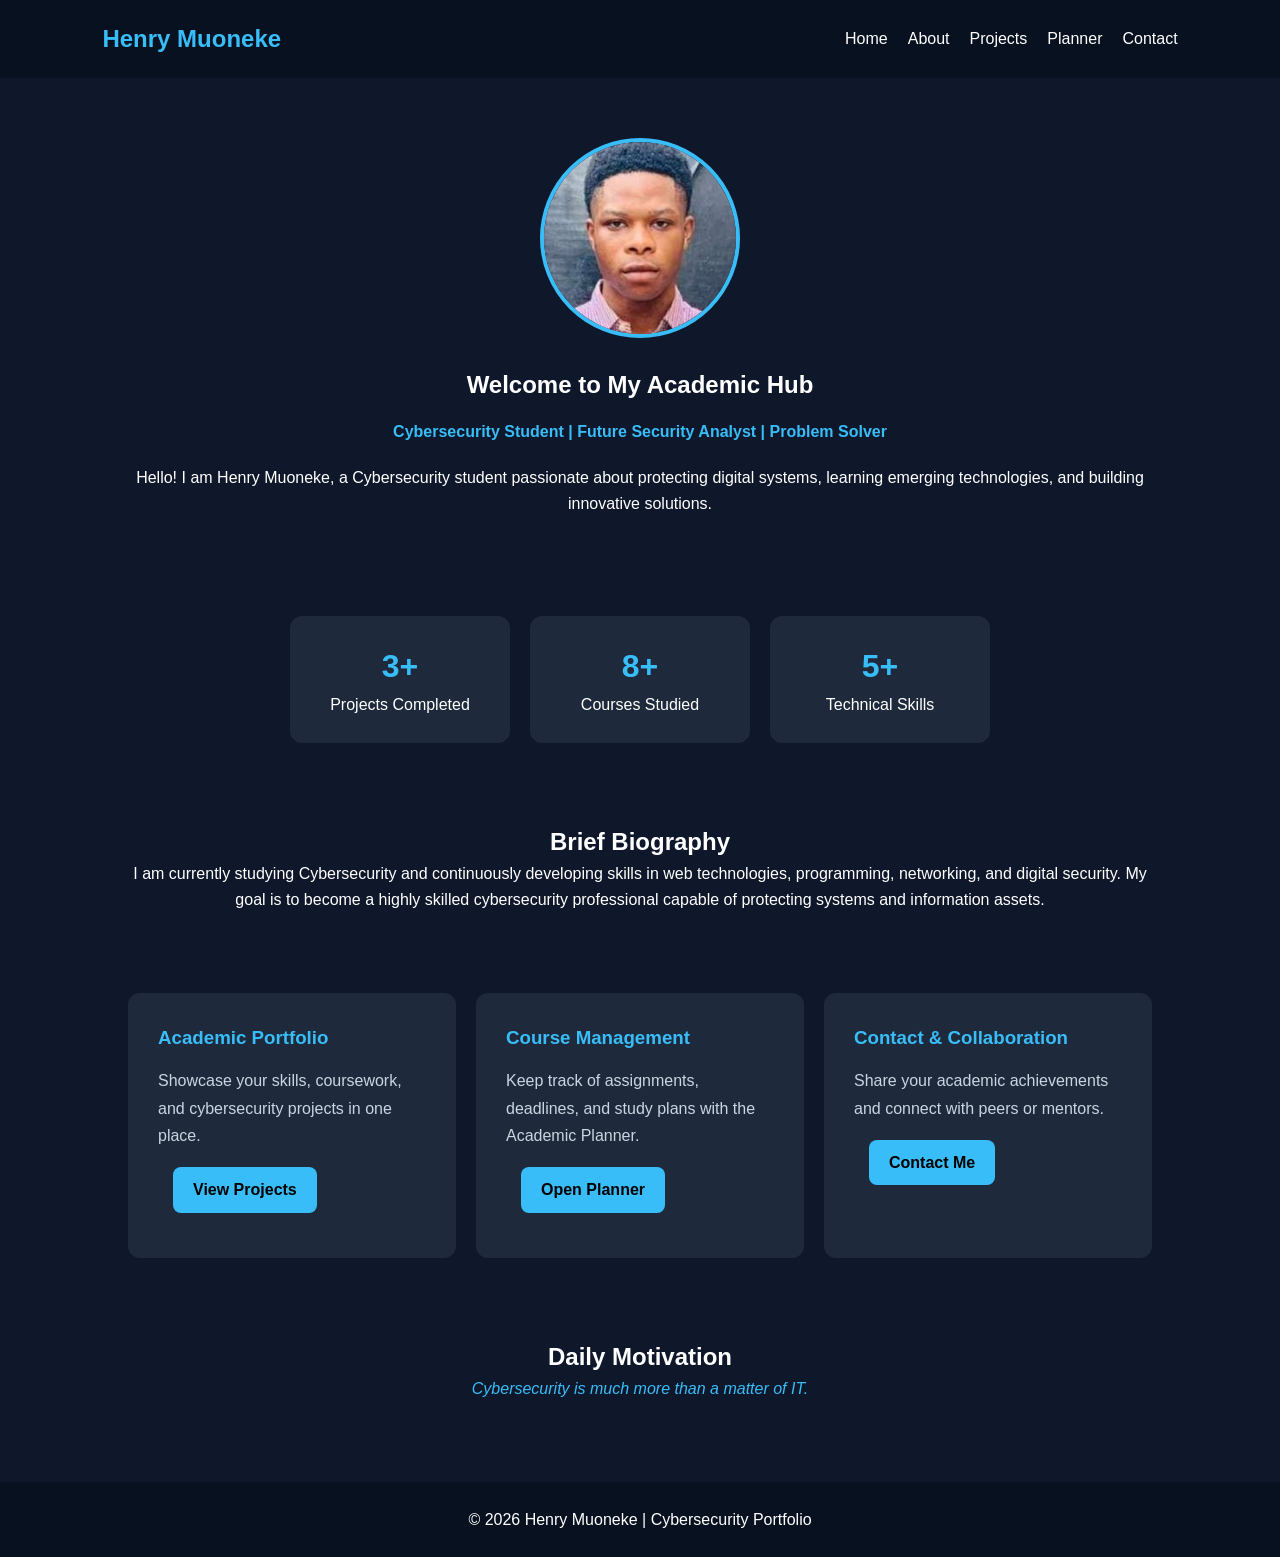
==== index.html @ a8a3944d "Initial commit: Add student portfolio" ====
<!DOCTYPE html>

<html lang="en">
<head>
    <meta charset="UTF-8">
    <meta name="viewport" content="width=device-width, initial-scale=1.0">
    <title>Henry Muoneke | Cybersecurity Portfolio</title>
    <link rel="stylesheet" href="css/style.css">
</head>
<body>

<header>
    <nav class="navbar">
        <h2>Henry Muoneke</h2>
        <ul>
            <li><a href="index.html">Home</a></li>
            <li><a href="about.html">About</a></li>
            <li><a href="projects.html">Projects</a></li>
            <li><a href="planner.html">Planner</a></li>
            <li><a href="contact.html">Contact</a></li>
        </ul>
    </nav>
</header>

<section class="hero">
    <img src="images/passport 2.jpg" alt="Henry Muoneke" class="profile-pic">

<h1>Welcome to My Academic Hub</h1>

<p class="typing">
    Cybersecurity Student | Future Security Analyst | Problem Solver
</p>

<p>
    Hello! I am Henry Muoneke, a Cybersecurity student passionate about
    protecting digital systems, learning emerging technologies, and
    building innovative solutions.
</p>

</section>

<section class="stats">
    <div class="card">
        <h3>3+</h3>
        <p>Projects Completed</p>
    </div>

<div class="card">
    <h3>8+</h3>
    <p>Courses Studied</p>
</div>

<div class="card">
    <h3>5+</h3>
    <p>Technical Skills</p>
</div>

</section>

<section class="bio">
    <h2>Brief Biography</h2>

<p>
    I am currently studying Cybersecurity and continuously developing
    skills in web technologies, programming, networking, and digital
    security. My goal is to become a highly skilled cybersecurity
    professional capable of protecting systems and information assets.
</p>

</section>

<section class="highlights">
    <div class="highlight-card">
        <h3>Academic Portfolio</h3>
        <p>Showcase your skills, coursework, and cybersecurity projects in one place.</p>
        <a href="projects.html" class="btn">View Projects</a>
    </div>

    <div class="highlight-card">
        <h3>Course Management</h3>
        <p>Keep track of assignments, deadlines, and study plans with the Academic Planner.</p>
        <a href="planner.html" class="btn">Open Planner</a>
    </div>

    <div class="highlight-card">
        <h3>Contact & Collaboration</h3>
        <p>Share your academic achievements and connect with peers or mentors.</p>
        <a href="contact.html" class="btn">Contact Me</a>
    </div>
</section>

<section class="quote-section">
    <h2>Daily Motivation</h2>
    <p id="quote"></p>
</section>

<footer>
    <p>© 2025 Henry Muoneke | Cybersecurity Portfolio</p>
</footer>

<script src="js/script.js"></script>

</body>
</html>
---- css/style.css ----
/* ===== GLOBAL STYLES ===== */

*{
margin:0;
padding:0;
box-sizing:border-box;
font-family: Arial, Helvetica, sans-serif;
}

body{
background:#0f172a;
color:white;
line-height:1.6;
}

/* ===== NAVIGATION ===== */

.navbar{
display:flex;
justify-content:space-between;
align-items:center;
padding:20px 8%;
background:#08111f;
position:sticky;
top:0;
z-index:1000;
}

.navbar h2{
color:#38bdf8;
}

.navbar ul{
display:flex;
list-style:none;
gap:20px;
}

.navbar a{
color:white;
text-decoration:none;
transition:0.3s;
}

.navbar a:hover,
.navbar a.active{
color:#38bdf8;
}

/* ===== HERO ===== */

.hero{
text-align:center;
padding:60px 10%;
}

.profile-pic{
width:200px;
height:200px;
object-fit:cover;
border-radius:50%;
border:4px solid #38bdf8;
margin-bottom:20px;
}

.hero h1{
margin-bottom:15px;
}

.typing{
color:#38bdf8;
font-weight:bold;
margin-bottom:20px;
}

/* ===== STATS ===== */

.stats{
display:flex;
justify-content:center;
gap:20px;
flex-wrap:wrap;
padding:40px 10%;
}

.card{
background:#1e293b;
padding:25px;
width:220px;
border-radius:12px;
text-align:center;
transition:0.4s;
}

.card:hover{
transform:translateY(-5px);
}

.card h3{
color:#38bdf8;
font-size:2rem;
}

/* ===== BIO ===== */

.bio{
padding:40px 10%;
text-align:center;
}

/* ===== QUOTES ===== */

.quote-section{
text-align:center;
padding:40px;
}

#quote{
color:#38bdf8;
font-style:italic;
}

/* ===== PAGE HEADER ===== */

.page-header{
text-align:center;
padding:50px 10%;
}

.page-header h1{
color:#38bdf8;
}

/* ===== ABOUT PAGE ===== */

.about-container{
display:grid;
grid-template-columns:repeat(auto-fit,minmax(300px,1fr));
gap:20px;
padding:40px 8%;
}

.about-card{
background:#1e293b;
padding:25px;
border-radius:12px;
}

.about-card h2{
margin-bottom:15px;
color:#38bdf8;
}

.about-card ul{
padding-left:20px;
}

table{
width:100%;
border-collapse:collapse;
}

table th,
table td{
border:1px solid #38bdf8;
padding:10px;
text-align:left;
}

table th{
background:#0f172a;
}

/* ===== SKILLS ===== */

.skill{
margin-bottom:15px;
}

.progress{
background:#0f172a;
border-radius:20px;
overflow:hidden;
}

.progress-fill{
background:#38bdf8;
color:black;
font-weight:bold;
text-align:center;
padding:5px;
}

.html{width:90%;}
.css{width:85%;}
.js{width:80%;}
.net{width:75%;}
.cyber{width:85%;}

/* ===== VIDEO ===== */

.video-section{
padding:40px 8%;
}

/* ===== PROJECTS ===== */

.projects-grid{
display:grid;
grid-template-columns:repeat(auto-fit,minmax(300px,1fr));
gap:25px;
padding:40px 8%;
}

.project-card{
background:#1e293b;
border-radius:12px;
overflow:hidden;
transition:0.4s;
}

.project-card:hover{
transform:translateY(-5px);
}

.project-card img{
width:100%;
height:220px;
object-fit:cover;
}

.project-card h2{
color:#38bdf8;
padding:15px;
}

.project-card p,
.project-card ul{
padding:0 15px 15px;
}

.btn{
display:inline-block;
margin:15px;
padding:10px 20px;
background:#38bdf8;
color:black;
text-decoration:none;
border-radius:8px;
font-weight:bold;
}

.highlights{
display:grid;
grid-template-columns:repeat(auto-fit,minmax(220px,1fr));
gap:20px;
padding:40px 10%;
}

.highlight-card{
background:#1e293b;
padding:30px;
border-radius:12px;
transition:transform 0.3s ease, box-shadow 0.3s ease;
}

.highlight-card:hover{
transform:translateY(-5px);
box-shadow:0 20px 40px rgba(0,0,0,0.2);
}

.highlight-card h3{
color:#38bdf8;
margin-bottom:15px;
}

.highlight-card p{
color:#cbd5e1;
line-height:1.7;
}

.highlight-card .btn{
margin-top:18px;
}

/* ===== PLANNER ===== */

.planner-container{
padding:40px 8%;
}

.planner-grid{
display:grid;
grid-template-columns:1fr 360px;
gap:25px;
}

.planner-panel{
display:flex;
flex-direction:column;
gap:20px;
}

.task-input-section{
display:grid;
grid-template-columns:1.8fr 1fr 1fr auto;
gap:10px;
align-items:center;
margin-bottom:25px;
}

.task-input-section input,
.task-input-section select{
background:#0f172a;
color:white;
border:1px solid #334155;
padding:12px;
border-radius:8px;
}

.task-input-section button{
background:#38bdf8;
border:none;
padding:12px 20px;
border-radius:8px;
cursor:pointer;
font-weight:bold;
}

.task-controls{
display:flex;
gap:10px;
flex-wrap:wrap;
margin-bottom:25px;
}

.filter-btn{
background:transparent;
border:1px solid #38bdf8;
color:white;
padding:10px 16px;
border-radius:8px;
cursor:pointer;
transition:0.3s;
}

.filter-btn:hover,
.filter-btn.active{
background:#38bdf8;
color:#08111f;
}

.task-stats{
display:flex;
gap:20px;
margin-bottom:20px;
}

.stat-card{
background:#1e293b;
padding:20px;
border-radius:10px;
text-align:center;
}

#taskList{
list-style:none;
}

.task-item{
background:#1e293b;
margin-bottom:10px;
padding:18px;
border-radius:12px;
display:flex;
justify-content:space-between;
align-items:flex-start;
gap:15px;
}

.task-item.completed{
opacity:0.7;
}

.task-details{
max-width:calc(100% - 180px);
}

.task-meta{
display:flex;
gap:12px;
flex-wrap:wrap;
margin-top:10px;
color:#94a3b8;
font-size:.95rem;
}

.priority-chip{
padding:6px 12px;
border-radius:999px;
font-weight:bold;
}

.priority-high{
background:#fb923c;
color:#08111f;
}

.priority-medium{
background:#38bdf8;
color:#08111f;
}

.priority-low{
background:#a78bfa;
color:#08111f;
}

.task-item button{
background:transparent;
border:1px solid #38bdf8;
color:white;
padding:8px 12px;
border-radius:8px;
cursor:pointer;
}

.task-item button:hover{
background:#38bdf8;
color:#08111f;
}

.course-table{
width:100%;
border-collapse:collapse;
margin-top:15px;
}

.course-table th,
.course-table td{
border:1px solid #38bdf8;
padding:12px;
text-align:left;
}

.course-summary{
margin-top:15px;
color:#94a3b8;
}

.contact-info{
display:grid;
grid-template-columns:repeat(auto-fit,minmax(200px,1fr));
gap:20px;
margin-bottom:30px;
}

.info-card{
background:#1e293b;
padding:20px;
border-radius:12px;
}

.info-card h3{
color:#38bdf8;
margin-bottom:10px;
}

.info-card a{
color:#e2e8f0;
text-decoration:none;
}

.info-card a:hover{
color:#38bdf8;
}

.completed{
text-decoration:line-through;
opacity:0.6;
}

/* ===== CONTACT ===== */

.contact-container{
padding:40px 8%;
max-width:700px;
margin:auto;
}

.contact-container form{
display:flex;
flex-direction:column;
}

.contact-container label{
margin-top:15px;
}

.contact-container input,
.contact-container textarea{
padding:12px;
margin-top:5px;
border:none;
border-radius:8px;
}

.contact-container button{
margin-top:20px;
padding:12px;
background:#38bdf8;
border:none;
border-radius:8px;
cursor:pointer;
font-weight:bold;
}

#formMessage{
margin-top:20px;
text-align:center;
color:#38bdf8;
}

/* ===== FOOTER ===== */

footer{
text-align:center;
padding:25px;
background:#08111f;
margin-top:40px;
}

/* ===== ANIMATIONS ===== */

.card,
.project-card,
.about-card{
animation:fadeIn 1s ease;
}

@keyframes fadeIn{
from{
opacity:0;
transform:translateY(20px);
}

to{
    opacity:1;
    transform:translateY(0);
}

}

/* ===== RESPONSIVE ===== */

@media(max-width:768px){

.navbar{
    flex-direction:column;
    gap:15px;
}

.navbar ul{
    flex-wrap:wrap;
    justify-content:center;
}

.task-input-section{
    flex-direction:column;
}

.task-stats{
    flex-direction:column;
}

}
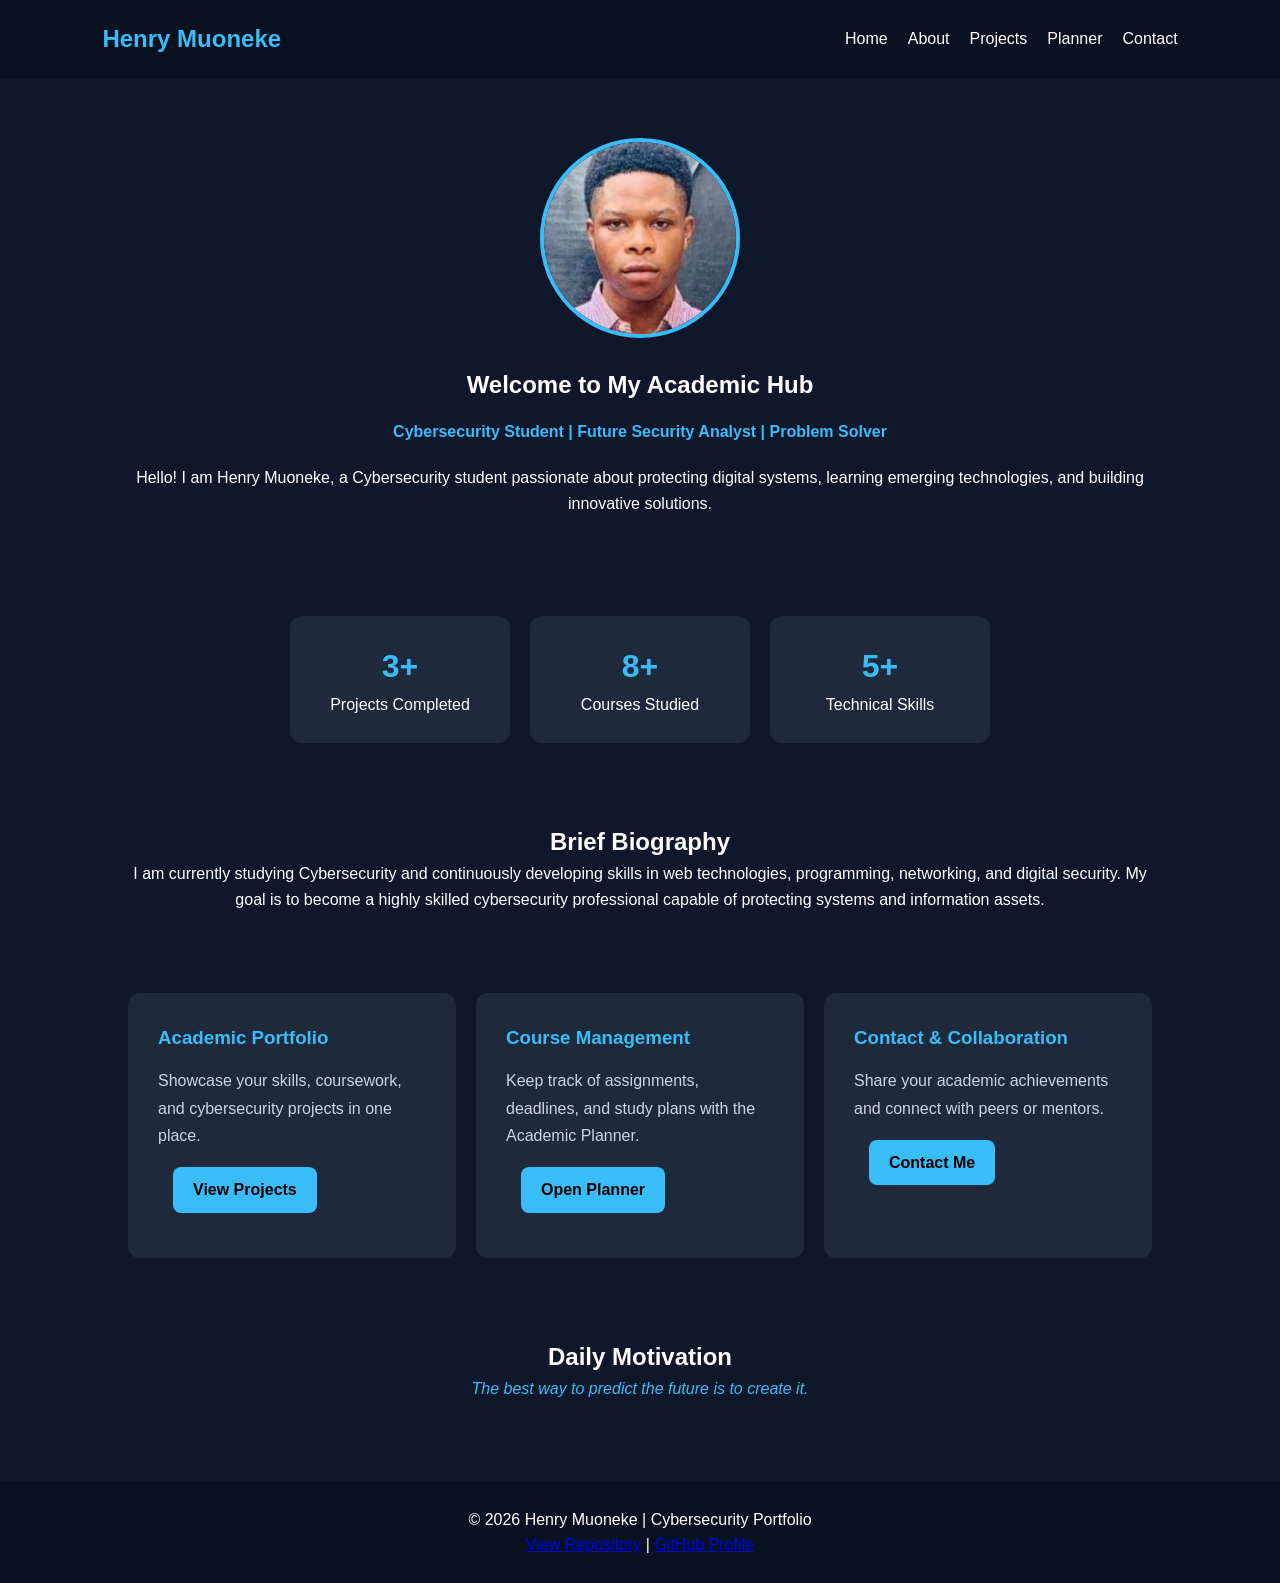
==== commit a48def6e: "Add GitHub repository and profile links to footer" ====
--- a/index.html
+++ b/index.html
@@ -96,6 +96,10 @@
 
 <footer>
     <p>© 2025 Henry Muoneke | Cybersecurity Portfolio</p>
+    <p>
+        <a href="https://github.com/hmuoneke5125-star/student-portfolio" target="_blank">View Repository</a> | 
+        <a href="https://github.com/hmuoneke5125-star/" target="_blank">GitHub Profile</a>
+    </p>
 </footer>
 
 <script src="js/script.js"></script>
